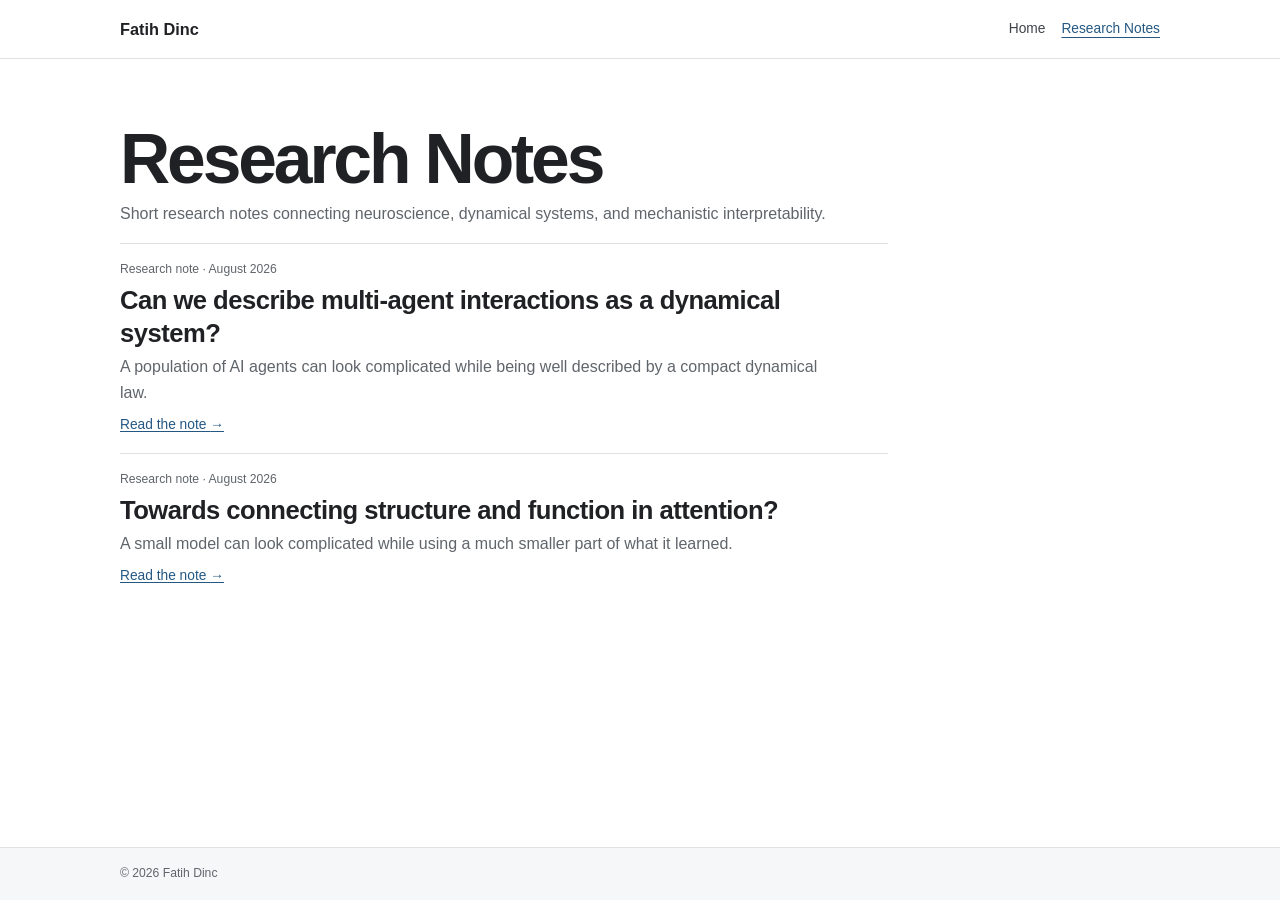
==== blog/index.html @ d82ee6fe "Add research notes index and simplify navigation" ====
<!doctype html>
<html lang="en">
  <head>
    <meta charset="utf-8">
    <meta name="viewport" content="width=device-width, initial-scale=1">
    <meta name="theme-color" content="#ffffff">
    <meta name="description" content="Research notes by Fatih Dinc on neuroscience, dynamical systems, and mechanistic interpretability.">
    <meta name="author" content="Fatih Dinc">
    <link rel="icon" type="image/png" href="../assets/favicon.png">
    <link rel="canonical" href="https://fatihdinc.github.io/blog/">
    <meta property="og:type" content="website">
    <meta property="og:title" content="Research Notes | Fatih Dinc">
    <meta property="og:description" content="Research notes on neuroscience, dynamical systems, and mechanistic interpretability.">
    <meta property="og:url" content="https://fatihdinc.github.io/blog/">
    <meta property="og:image" content="https://fatihdinc.github.io/assets/og.png">
    <meta name="twitter:card" content="summary_large_image">
    <meta name="twitter:title" content="Research Notes | Fatih Dinc">
    <meta name="twitter:description" content="Research notes on neuroscience, dynamical systems, and mechanistic interpretability.">
    <meta name="twitter:image" content="https://fatihdinc.github.io/assets/og.png">
    <title>Research Notes | Fatih Dinc</title>
    <link rel="stylesheet" href="../styles.css?v=9">
  </head>
  <body class="blog-index-page">
    <a class="skip-link" href="#main">Skip to main content</a>

    <header class="site-header" data-header>
      <div class="header-inner">
        <a class="site-name" href="../index.html">Fatih Dinc</a>
        <button class="menu-toggle" type="button" aria-expanded="false" aria-controls="site-nav" data-menu-toggle>
          <span class="sr-only">Toggle navigation</span>
          <span></span><span></span><span></span>
        </button>
        <nav class="site-nav" id="site-nav" aria-label="Primary" data-menu>
          <a href="../index.html">Home</a>
          <a href="index.html" aria-current="page">Research Notes</a>
        </nav>
      </div>
    </header>

    <main id="main">
      <section class="intro page-width" aria-labelledby="research-notes-title">
        <div class="intro-main">
          <h1 id="research-notes-title">Research Notes</h1>
          <p class="position">Short research notes connecting neuroscience, dynamical systems, and mechanistic interpretability.</p>

          <div class="writing-list">
            <article class="writing-item">
              <p class="writing-meta">Research note · August 2026</p>
              <h3><a href="can-we-describe-multi-agent-interactions-as-a-dynamical-system.html">Can we describe multi-agent interactions as a dynamical system?</a></h3>
              <p>A population of AI agents can look complicated while being well described by a compact dynamical law.</p>
              <a class="writing-read" href="can-we-describe-multi-agent-interactions-as-a-dynamical-system.html">Read the note <span aria-hidden="true">→</span></a>
            </article>

            <article class="writing-item">
              <p class="writing-meta">Research note · August 2026</p>
              <h3><a href="connecting-structure-to-function-in-attention.html">Towards connecting structure and function in attention?</a></h3>
              <p>A small model can look complicated while using a much smaller part of what it learned.</p>
              <a class="writing-read" href="connecting-structure-to-function-in-attention.html">Read the note <span aria-hidden="true">→</span></a>
            </article>
          </div>
        </div>
      </section>
    </main>

    <footer class="site-footer">
      <div class="page-width">© 2026 Fatih Dinc</div>
    </footer>

    <script src="../script.js" defer></script>
  </body>
</html>
---- styles.css ----
:root {
  --background: #ffffff;
  --text: #202124;
  --muted: #60656b;
  --link: #245883;
  --link-hover: #173c5c;
  --border: #dfe2e5;
  --soft: #f6f7f8;
  --max-width: 1040px;
  --page-padding: clamp(1.25rem, 4vw, 2.4rem);
  --sans: -apple-system, BlinkMacSystemFont, "Segoe UI", Helvetica, Arial, sans-serif;
}

* {
  box-sizing: border-box;
}

html {
  scroll-behavior: smooth;
  scroll-padding-top: 5rem;
}

body {
  margin: 0;
  color: var(--text);
  background: var(--background);
  font-family: var(--sans);
  font-size: 16px;
  line-height: 1.62;
  -webkit-font-smoothing: antialiased;
}

.blog-index-page {
  min-height: 100vh;
  display: flex;
  flex-direction: column;
}

.blog-index-page main {
  flex: 1;
}

a {
  color: var(--link);
  text-decoration-thickness: 1px;
  text-underline-offset: 0.16em;
}

a:hover {
  color: var(--link-hover);
}

img {
  display: block;
  max-width: 100%;
}

button {
  font: inherit;
}

:focus-visible {
  outline: 2px solid var(--link);
  outline-offset: 3px;
}

.page-width {
  width: min(100%, calc(var(--max-width) + 2 * var(--page-padding)));
  padding-inline: var(--page-padding);
  margin-inline: auto;
}

.skip-link {
  position: fixed;
  top: 0.75rem;
  left: 0.75rem;
  z-index: 1000;
  padding: 0.55rem 0.75rem;
  color: white;
  background: var(--text);
  transform: translateY(-160%);
}

.skip-link:focus {
  transform: translateY(0);
}

.sr-only {
  position: absolute;
  width: 1px;
  height: 1px;
  padding: 0;
  margin: -1px;
  overflow: hidden;
  clip: rect(0, 0, 0, 0);
  white-space: nowrap;
  border: 0;
}

.site-header {
  position: sticky;
  top: 0;
  z-index: 50;
  background: rgba(255, 255, 255, 0.97);
  border-bottom: 1px solid var(--border);
}

.header-inner {
  display: flex;
  width: min(100%, calc(var(--max-width) + 2 * var(--page-padding)));
  min-height: 3.6rem;
  padding-inline: var(--page-padding);
  margin-inline: auto;
  align-items: center;
  justify-content: space-between;
  gap: 1.25rem;
}

.article-page .header-inner,
.article-page .site-footer .page-width {
  width: min(100%, calc(71rem + 2 * var(--page-padding)));
}

.site-name {
  color: var(--text);
  font-size: 1.02rem;
  font-weight: 650;
  text-decoration: none;
}

.site-nav {
  display: flex;
  align-items: center;
  gap: clamp(0.6rem, 1.3vw, 1rem);
  font-size: 0.86rem;
}

.site-nav a {
  color: #3e4348;
  text-decoration: none;
}

.site-nav a:hover,
.site-nav a[aria-current="page"] {
  color: var(--link);
  text-decoration: underline;
  text-underline-offset: 0.24rem;
}

.menu-toggle {
  display: none;
  width: 2.5rem;
  height: 2.5rem;
  padding: 0.55rem;
  background: white;
  border: 1px solid var(--border);
  cursor: pointer;
}

.menu-toggle span:not(.sr-only) {
  display: block;
  height: 1px;
  margin: 0.28rem 0;
  background: var(--text);
}

.intro {
  display: grid;
  grid-template-columns: 1fr;
  row-gap: 1.5rem;
  padding-block: clamp(3rem, 5vw, 4rem) clamp(2rem, 3vw, 2.5rem);
  align-items: start;
}

.intro-main {
  max-width: 48rem;
}

.intro h1 {
  margin: 0 0 0.35rem;
  font-size: clamp(2.75rem, 6vw, 4.35rem);
  font-weight: 650;
  letter-spacing: -0.045em;
  line-height: 1.05;
}

.position {
  max-width: 46rem;
  margin: 0 0 1rem;
  color: var(--muted);
  font-size: 1rem;
}

.intro-text {
  max-width: 44rem;
  margin: 0;
  font-size: clamp(1.05rem, 1.8vw, 1.18rem);
  line-height: 1.62;
}

.primary-links {
  display: flex;
  flex-wrap: wrap;
  gap: 0.35rem 0.9rem;
  margin-top: 1rem;
  font-size: 0.92rem;
}

.portrait {
  width: 230px;
  height: 230px;
  object-fit: cover;
  object-position: center;
  border: 1px solid var(--border);
}

.intro-details {
  display: grid;
  grid-column: 1 / -1;
  grid-template-columns: minmax(0, 1.1fr) minmax(18rem, 0.9fr);
  gap: 1.5rem clamp(2rem, 4vw, 3.5rem);
  padding-top: 1.5rem;
  border-top: 1px solid var(--border);
}

.intro-about h2 {
  margin: 0 0 0.55rem;
  font-size: 1.12rem;
  font-weight: 650;
}

.intro-about p {
  margin: 0 0 0.65rem;
}

.intro-about p:last-child {
  margin-bottom: 0;
}

.about-sidebar {
  display: flex;
  min-width: 0;
  flex-direction: column;
  gap: 0;
}

.highlights {
  margin-top: 0.8rem;
}

.highlights h2 {
  margin: 0 0 0.55rem;
  font-size: 0.95rem;
  font-weight: 650;
}

.highlights ul {
  padding: 0;
  margin: 0;
  list-style: none;
}

.highlights li + li {
  margin-top: 0.65rem;
}

.highlights strong,
.highlights span {
  display: block;
}

.highlights strong {
  font-size: 0.86rem;
  font-weight: 650;
}

.highlights span {
  margin-top: 0.12rem;
  color: var(--muted);
  font-size: 0.8rem;
  line-height: 1.45;
}

.section {
  padding-block: clamp(2rem, 3.5vw, 2.75rem);
  border-top: 1px solid var(--border);
}

.section > h2,
.section-heading-row h2 {
  margin: 0;
  font-size: 1.6rem;
  font-weight: 650;
  letter-spacing: -0.02em;
  line-height: 1.25;
}

.research-columns {
  display: grid;
  grid-template-columns: 1fr 1fr;
  gap: clamp(1.5rem, 4vw, 3.5rem);
  margin-top: 1.25rem;
}

.research-columns h3 {
  margin: 0 0 0.4rem;
  font-size: 1.08rem;
  font-weight: 650;
}

.research-columns p {
  margin: 0;
}

.section-heading-row {
  display: flex;
  align-items: end;
  justify-content: space-between;
  gap: 1.25rem;
  margin-bottom: 1.25rem;
}

.section-heading-row > div > p {
  max-width: 43rem;
  margin: 0.3rem 0 0;
  color: var(--muted);
  font-size: 0.94rem;
}

.section-heading-row > a {
  flex: 0 0 auto;
  font-size: 0.86rem;
}

.publication-list {
  border-top: 1px solid var(--border);
}

.publication-item {
  display: grid;
  grid-template-columns: 4.75rem minmax(0, 1fr) auto;
  gap: 0.75rem 1rem;
  padding-block: 0.85rem;
  align-items: start;
  border-bottom: 1px solid var(--border);
}

.publication-year {
  margin: 0.15rem 0 0;
  color: var(--muted);
  font-size: 0.76rem;
  line-height: 1.35;
}

.publication-copy h3 {
  margin: 0;
  font-size: 1rem;
  font-weight: 650;
  line-height: 1.45;
}

.publication-copy > p {
  margin: 0.12rem 0 0;
  color: var(--muted);
  font-size: 0.8rem;
  line-height: 1.45;
}

.publication-copy .publication-note {
  max-width: 42rem;
  margin-top: 0.3rem;
  color: var(--text);
  font-size: 0.85rem;
}

.publication-links {
  display: flex;
  gap: 0.6rem;
  margin: 0.12rem 0 0;
  font-size: 0.8rem;
  white-space: nowrap;
}

.writing-list {
  border-top: 1px solid var(--border);
}

.writing-item {
  padding-block: 1rem 0;
}

.writing-item + .writing-item {
  padding-top: 1rem;
  margin-top: 1rem;
  border-top: 1px solid var(--border);
}

.writing-meta,
.writing-item > p {
  margin: 0;
}

.writing-meta {
  color: var(--muted);
  font-size: 0.76rem;
}

.writing-item h3 {
  max-width: 46rem;
  margin: 0.25rem 0;
  font-size: clamp(1.25rem, 2.3vw, 1.6rem);
  font-weight: 650;
  letter-spacing: -0.02em;
  line-height: 1.3;
}

.writing-item h3 a {
  color: var(--text);
  text-decoration: none;
}

.writing-item h3 a:hover {
  color: var(--link);
  text-decoration: underline;
}

.writing-item > p:not(.writing-meta) {
  max-width: 45rem;
  color: var(--muted);
}

.writing-read {
  display: inline-block;
  margin-top: 0.5rem;
  font-size: 0.86rem;
}

.article {
  padding-block: clamp(1.75rem, 2.5vw, 2.25rem);
}

.article.page-width {
  width: min(100%, calc(76rem + 2 * var(--page-padding)));
}

.article-header {
  max-width: 71rem;
  padding-bottom: clamp(1rem, 1.75vw, 1.5rem);
  margin-inline: auto;
  border-bottom: 1px solid var(--border);
}

.article-kicker {
  margin: 0 0 0.5rem;
  color: var(--muted);
  font-size: 0.78rem;
  font-weight: 600;
  letter-spacing: 0.04em;
  text-transform: uppercase;
}

.article-header h1 {
  margin: 0;
  font-size: clamp(2.45rem, 6vw, 4.35rem);
  font-weight: 650;
  letter-spacing: -0.045em;
  line-height: 1.04;
}

.article-deck {
  max-width: 100%;
  margin: 0.85rem 0 0;
  color: var(--muted);
  font-size: clamp(1.08rem, 2vw, 1.24rem);
  line-height: 1.48;
}

.article-body {
  max-width: 71rem;
  margin: clamp(1.15rem, 2vw, 1.5rem) auto 0;
}

.article-body > h2 {
  margin: clamp(1.75rem, 3vw, 2.1rem) 0 0.75rem;
  font-size: clamp(1.55rem, 3vw, 2rem);
  font-weight: 650;
  letter-spacing: -0.025em;
  line-height: 1.2;
}

.article-body > p {
  margin: 0 0 1rem;
  font-size: 1.07rem;
  line-height: 1.62;
}

.article-body > .article-lead {
  font-size: clamp(1.12rem, 2vw, 1.24rem);
  line-height: 1.58;
}

.article-body > .figure-guide {
  padding: 0.75rem 1rem;
  margin: 0.75rem 0 1.25rem;
  color: var(--text);
  background: var(--soft);
  border-left: 3px solid var(--link);
  font-size: 0.98rem;
  line-height: 1.5;
}

.article-body > .article-equation {
  padding-block: 0.2rem;
  overflow-x: auto;
  text-align: center;
  white-space: nowrap;
}

.article-results {
  padding-left: 1.35rem;
  margin: 0 0 1.15rem;
}

.article-results li {
  padding-left: 0.2rem;
  margin-bottom: 0.9rem;
  font-size: 1.07rem;
  line-height: 1.62;
}

.article-results li:last-child {
  margin-bottom: 0;
}

.article-results li::marker {
  color: var(--link);
}

.article-body code {
  padding: 0.08em 0.26em;
  background: var(--soft);
  border: 1px solid var(--border);
  border-radius: 0.18rem;
  font-family: ui-monospace, SFMono-Regular, Menlo, Consolas, monospace;
  font-size: 0.88em;
}

.article-figure {
  margin-block: clamp(1.15rem, 2vw, 1.5rem);
  margin-inline: auto;
}

.article-figure img {
  width: 100%;
  height: auto;
  background: white;
  border: 1px solid var(--border);
}

.article-figure-concept {
  max-width: 36rem;
}

.article-figure-data {
  width: min(62rem, calc(100vw - 2 * var(--page-padding)));
  max-width: none;
  margin-left: 50%;
  transform: translateX(-50%);
}

.article-figure figcaption {
  max-width: 58rem;
  margin: 0.45rem auto 0;
  color: var(--muted);
  font-size: 0.82rem;
  line-height: 1.45;
}

.article-figure figcaption strong {
  color: var(--text);
  font-weight: 650;
}

.article-footer-links {
  display: flex;
  flex-wrap: wrap;
  gap: 0.5rem 1.25rem;
  padding-top: 1rem;
  margin-top: 1.5rem;
  border-top: 1px solid var(--border);
  font-size: 0.88rem;
}

.education-list {
  margin: 1.25rem 0 0;
}

.education-list div {
  padding: 0.55rem 0;
  border-top: 1px solid var(--border);
}

.education-list div:last-child {
  border-bottom: 1px solid var(--border);
}

.education-list dt {
  color: var(--muted);
  font-size: 0.75rem;
}

.education-list dd {
  margin: 0.18rem 0 0;
  font-size: 0.86rem;
}

.site-footer {
  padding-block: 1rem;
  color: var(--muted);
  background: var(--soft);
  border-top: 1px solid var(--border);
  font-size: 0.76rem;
}

.article-page .site-footer {
  padding-block: 0.9rem;
}

@media (max-width: 850px) {
  .menu-toggle {
    display: block;
  }

  .site-nav {
    position: absolute;
    top: 100%;
    right: 0;
    left: 0;
    display: none;
    padding: 0.9rem var(--page-padding) 1.15rem;
    align-items: stretch;
    flex-direction: column;
    gap: 0;
    background: white;
    border-bottom: 1px solid var(--border);
  }

  .site-nav.is-open {
    display: flex;
  }

  .site-nav a {
    padding: 0.42rem 0;
  }

}

@media (max-width: 680px) {
  body {
    font-size: 15px;
  }

  .intro {
    gap: 1.4rem;
    padding-block: 2.5rem 2.25rem;
  }

  .position {
    margin-bottom: 0.8rem;
  }

  .primary-links {
    margin-top: 0.85rem;
  }

  .intro-details {
    grid-column: auto;
    grid-template-columns: 1fr;
    gap: 1.4rem;
    padding-top: 1.25rem;
  }

  .intro-aside {
    max-width: 230px;
  }

  .portrait {
    width: 190px;
    height: 190px;
  }

  .section {
    padding-block: 2rem;
  }

  .research-columns {
    grid-template-columns: 1fr;
  }

  .research-columns {
    gap: 1.25rem;
  }

  .publication-item {
    grid-template-columns: 4rem minmax(0, 1fr);
    gap: 0.4rem 0.75rem;
    padding-block: 0.8rem;
  }

  .publication-links {
    grid-column: 2;
    justify-self: start;
    margin-top: 0.15rem;
  }

  .section-heading-row {
    align-items: flex-start;
    flex-direction: column;
    gap: 0.4rem;
  }

  .article {
    padding-block: 1.75rem 2.25rem;
  }

  .article-header h1 {
    font-size: clamp(2.35rem, 12vw, 3.25rem);
  }

  .article-body > p {
    font-size: 1rem;
    line-height: 1.62;
  }

  .article-results li {
    font-size: 1rem;
  }

  .article-body {
    margin-top: 1.25rem;
  }

  .article-body > h2 {
    margin-top: 1.9rem;
  }

  .article-figure {
    margin-block: 1.35rem;
  }

  .article-body > .figure-guide {
    margin-top: 0.6rem;
  }

  .article-figure-data {
    width: calc(100vw - 1.5rem);
  }

}

@media (prefers-reduced-motion: reduce) {
  html {
    scroll-behavior: auto;
  }
}

@media print {
  .site-header,
  .site-footer {
    display: none;
  }

  .page-width {
    width: 100%;
    max-width: none;
    padding-inline: 0;
  }
}
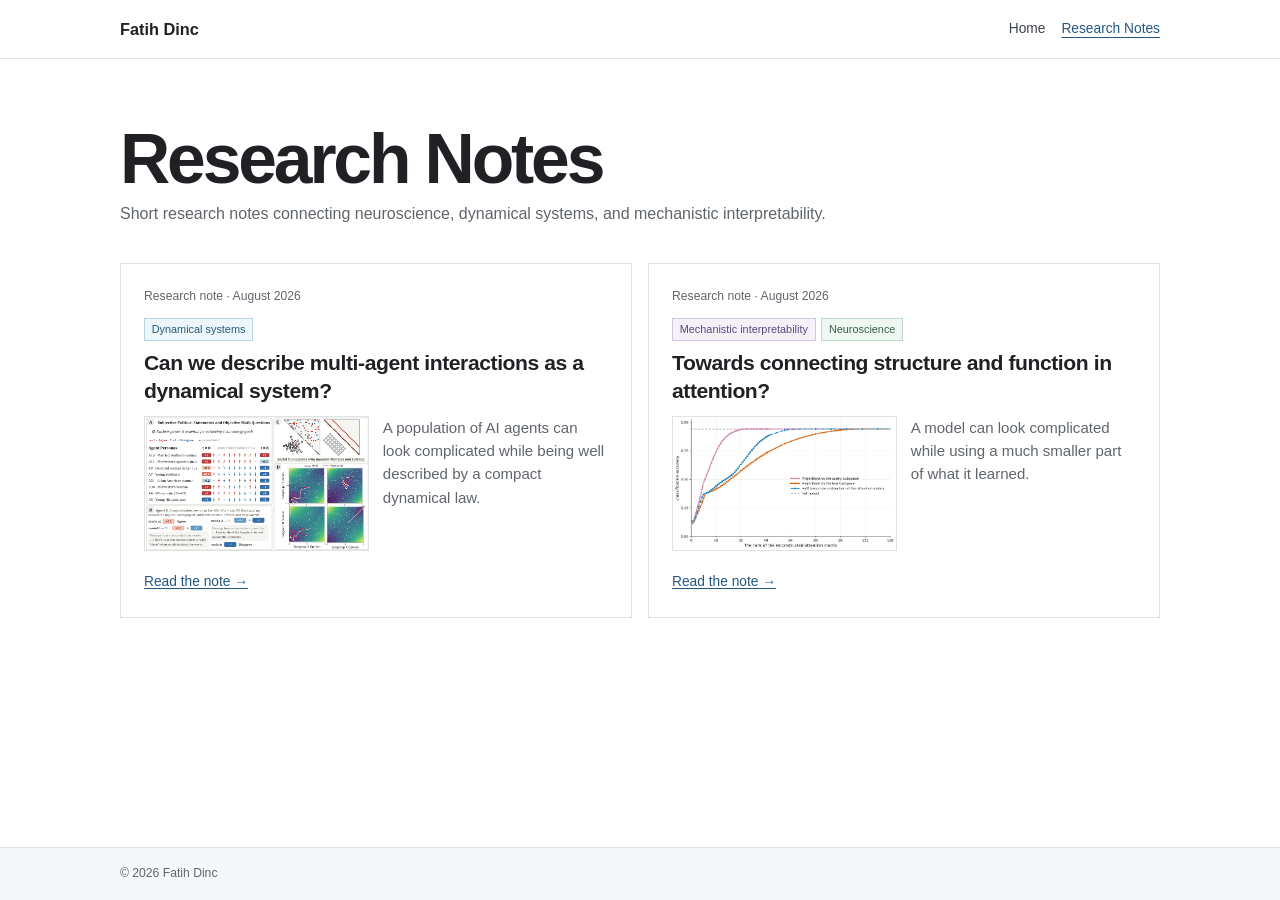
==== commit 7afdfc40: "Refine research note cards and links" ====
--- a/blog/index.html
+++ b/blog/index.html
@@ -18,7 +18,7 @@
     <meta name="twitter:description" content="Research notes on neuroscience, dynamical systems, and mechanistic interpretability.">
     <meta name="twitter:image" content="https://fatihdinc.github.io/assets/og.png">
     <title>Research Notes | Fatih Dinc</title>
-    <link rel="stylesheet" href="../styles.css?v=9">
+    <link rel="stylesheet" href="../styles.css?v=13">
   </head>
   <body class="blog-index-page">
     <a class="skip-link" href="#main">Skip to main content</a>
@@ -46,15 +46,32 @@
           <div class="writing-list">
             <article class="writing-item">
               <p class="writing-meta">Research note · August 2026</p>
+              <ul class="writing-tags" aria-label="Topics">
+                <li class="tag-dynamical">Dynamical systems</li>
+              </ul>
               <h3><a href="can-we-describe-multi-agent-interactions-as-a-dynamical-system.html">Can we describe multi-agent interactions as a dynamical system?</a></h3>
-              <p>A population of AI agents can look complicated while being well described by a compact dynamical law.</p>
+              <div class="writing-preview">
+                <a class="writing-thumbnail" href="can-we-describe-multi-agent-interactions-as-a-dynamical-system.html">
+                  <img src="../assets/blog/physics-of-agents/figure-1.png?v=1" width="1767" height="1050" loading="lazy" decoding="async" alt="Preview of language-model opinion trajectories and communication networks">
+                </a>
+                <p>A population of AI agents can look complicated while being well described by a compact dynamical law.</p>
+              </div>
               <a class="writing-read" href="can-we-describe-multi-agent-interactions-as-a-dynamical-system.html">Read the note <span aria-hidden="true">→</span></a>
             </article>
 
             <article class="writing-item">
               <p class="writing-meta">Research note · August 2026</p>
+              <ul class="writing-tags" aria-label="Topics">
+                <li class="tag-interpretability">Mechanistic interpretability</li>
+                <li class="tag-neuroscience">Neuroscience</li>
+              </ul>
               <h3><a href="connecting-structure-to-function-in-attention.html">Towards connecting structure and function in attention?</a></h3>
-              <p>A small model can look complicated while using a much smaller part of what it learned.</p>
+              <div class="writing-preview">
+                <a class="writing-thumbnail" href="connecting-structure-to-function-in-attention.html">
+                  <img src="../assets/blog/attention/functional-rank.png?v=4" width="2573" height="1541" loading="lazy" decoding="async" alt="Preview of accuracy versus attention-matrix rank">
+                </a>
+                <p>A model can look complicated while using a much smaller part of what it learned.</p>
+              </div>
               <a class="writing-read" href="connecting-structure-to-function-in-attention.html">Read the note <span aria-hidden="true">→</span></a>
             </article>
           </div>
--- a/styles.css
+++ b/styles.css
@@ -433,6 +433,101 @@
   display: inline-block;
   margin-top: 0.5rem;
   font-size: 0.86rem;
+}
+
+.blog-index-page .intro-main {
+  max-width: none;
+}
+
+.blog-index-page .writing-list {
+  display: grid;
+  grid-template-columns: repeat(auto-fit, minmax(min(100%, 18rem), 1fr));
+  gap: 1rem;
+  margin-top: 2.25rem;
+  border-top: 0;
+}
+
+.blog-index-page .writing-item,
+.blog-index-page .writing-item + .writing-item {
+  display: flex;
+  min-width: 0;
+  min-height: 17.5rem;
+  padding: clamp(1.2rem, 1.8vw, 1.5rem);
+  margin-top: 0;
+  flex-direction: column;
+  border: 1px solid var(--border);
+}
+
+.blog-index-page .writing-item h3 {
+  margin-block: 0.55rem 0.7rem;
+  font-size: clamp(1.15rem, 1.65vw, 1.4rem);
+}
+
+.writing-tags {
+  display: flex;
+  padding: 0;
+  margin: 0.7rem 0 0;
+  flex-wrap: wrap;
+  gap: 0.35rem;
+  list-style: none;
+}
+
+.writing-tags li {
+  padding: 0.22rem 0.42rem;
+  color: var(--muted);
+  border: 1px solid var(--border);
+  font-size: 0.68rem;
+  line-height: 1.25;
+}
+
+.writing-tags .tag-dynamical {
+  color: #245c78;
+  background: #edf6fa;
+  border-color: #b8d5e2;
+}
+
+.writing-tags .tag-interpretability {
+  color: #5c477d;
+  background: #f5f1f8;
+  border-color: #d3c7df;
+}
+
+.writing-tags .tag-neuroscience {
+  color: #356248;
+  background: #eef7f1;
+  border-color: #bfd8c7;
+}
+
+.writing-preview {
+  display: grid;
+  grid-template-columns: repeat(auto-fit, minmax(min(100%, 10rem), 1fr));
+  gap: 0.85rem;
+  align-items: start;
+}
+
+.writing-thumbnail {
+  display: block;
+  border: 1px solid var(--border);
+}
+
+.writing-thumbnail img {
+  width: 100%;
+  height: auto;
+  aspect-ratio: 5 / 3;
+  object-fit: cover;
+}
+
+.writing-preview p {
+  margin: 0;
+  color: var(--muted);
+  font-size: 0.94rem;
+  line-height: 1.55;
+}
+
+.blog-index-page .writing-read {
+  align-self: flex-start;
+  padding-top: 1.25rem;
+  margin-top: auto;
 }
 
 .article {
@@ -701,6 +796,12 @@
     gap: 1.25rem;
   }
 
+  .blog-index-page .writing-list {
+    grid-template-columns: 1fr;
+    gap: 1rem;
+    margin-top: 1.75rem;
+  }
+
   .publication-item {
     grid-template-columns: 4rem minmax(0, 1fr);
     gap: 0.4rem 0.75rem;
